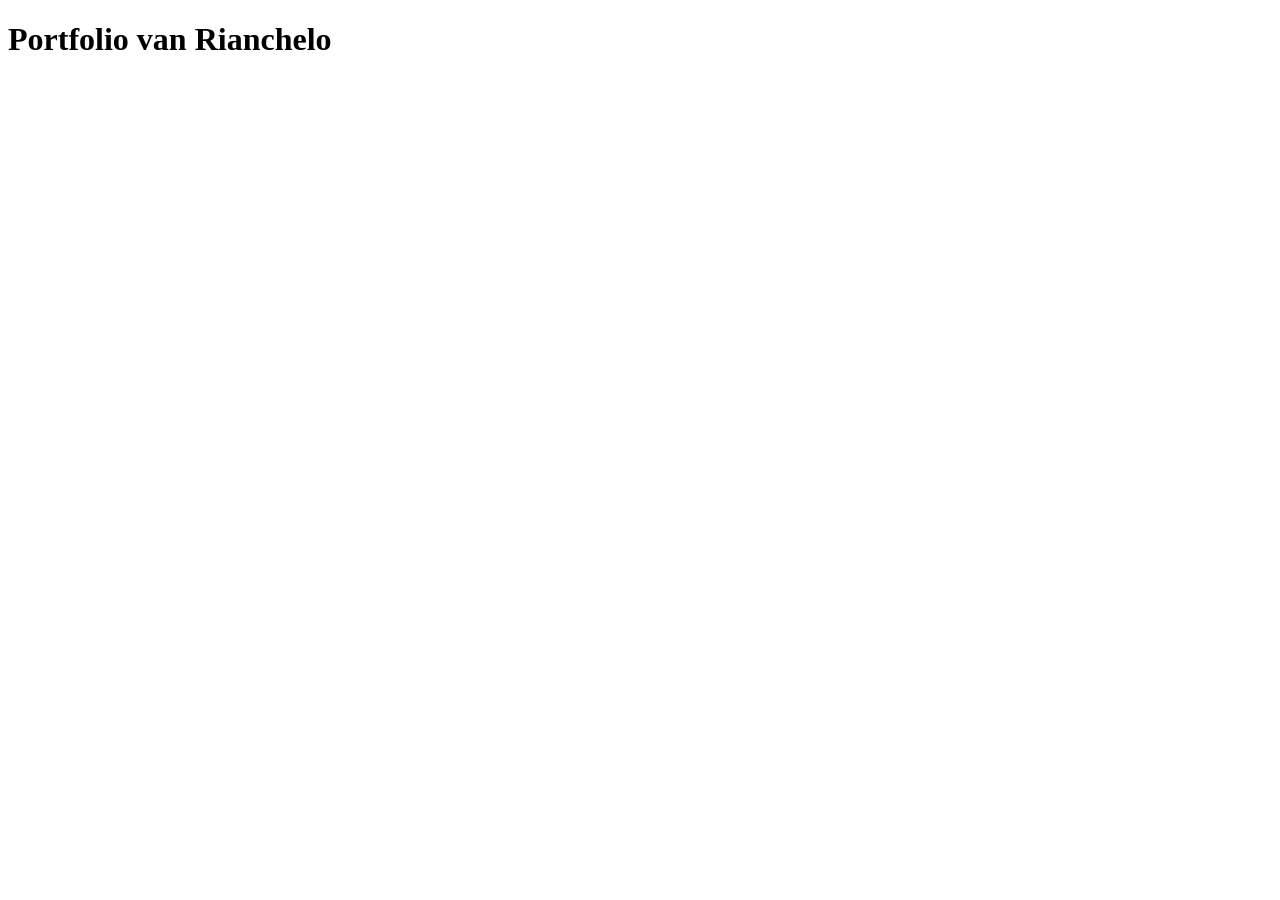
==== index.html @ 94249293 "Create index.html" ====
<!DOCTYPE html>
<html lang="en">
<head>
    <meta charset="UTF-8">
    <meta name="viewport" content="width=device-width, initial-scale=1.0">
    <title>Document</title>
    <script src="https://cdn.jsdelivr.net/npm/@popperjs/core@2.11.8/dist/umd/popper.min.js" integrity="sha384-I7E8VVD/ismYTF4hNIPjVp/Zjvgyol6VFvRkX/vR+Vc4jQkC+hVqc2pM8ODewa9r" crossorigin="anonymous"></script>
<script src="https://cdn.jsdelivr.net/npm/bootstrap@5.3.8/dist/js/bootstrap.min.js" integrity="sha384-G/EV+4j2dNv+tEPo3++6LCgdCROaejBqfUeNjuKAiuXbjrxilcCdDz6ZAVfHWe1Y" crossorigin="anonymous"></script>
</head>
<body>
    <h1>Portfolio van Rianchelo</h1>
    
</body>
</html>
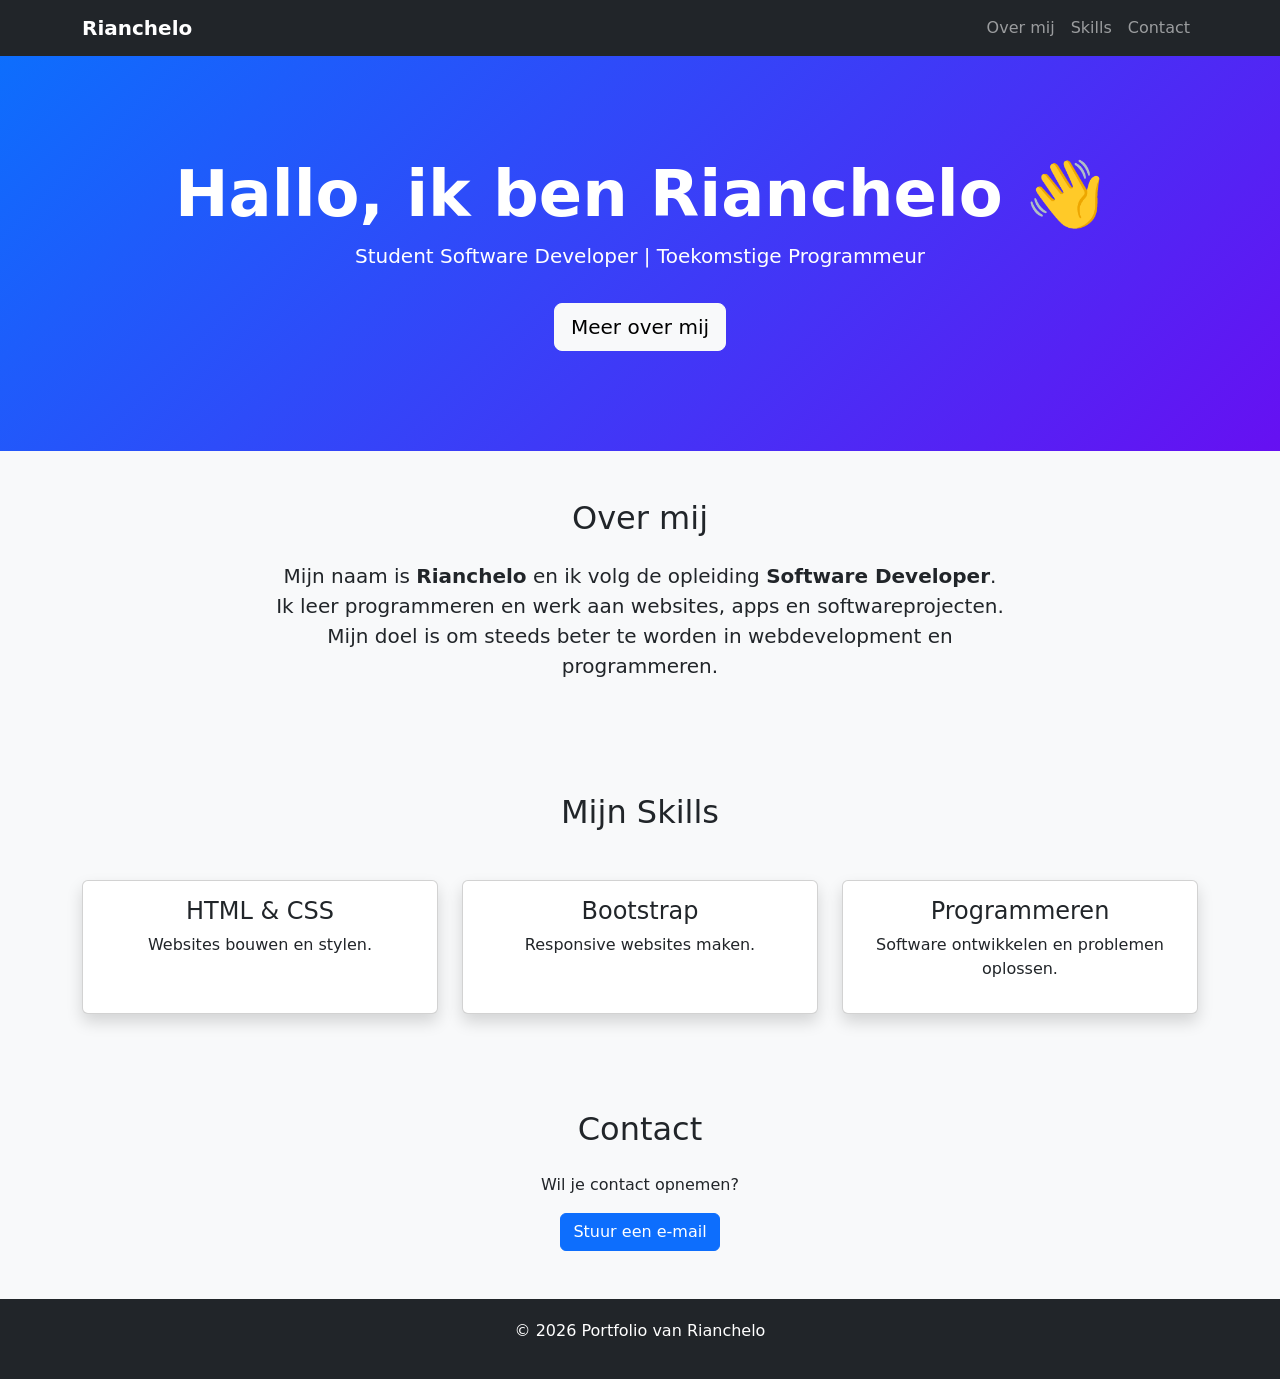
==== commit 8ce5cf34: "Update index.html" ====
--- a/index.html
+++ b/index.html
@@ -1,14 +1,145 @@
 <!DOCTYPE html>
-<html lang="en">
+<html lang="nl">
 <head>
     <meta charset="UTF-8">
     <meta name="viewport" content="width=device-width, initial-scale=1.0">
-    <title>Document</title>
-    <script src="https://cdn.jsdelivr.net/npm/@popperjs/core@2.11.8/dist/umd/popper.min.js" integrity="sha384-I7E8VVD/ismYTF4hNIPjVp/Zjvgyol6VFvRkX/vR+Vc4jQkC+hVqc2pM8ODewa9r" crossorigin="anonymous"></script>
-<script src="https://cdn.jsdelivr.net/npm/bootstrap@5.3.8/dist/js/bootstrap.min.js" integrity="sha384-G/EV+4j2dNv+tEPo3++6LCgdCROaejBqfUeNjuKAiuXbjrxilcCdDz6ZAVfHWe1Y" crossorigin="anonymous"></script>
+    <title>Portfolio | Rianchelo</title>
+
+    <!-- Bootstrap CSS -->
+    <link href="https://cdn.jsdelivr.net/npm/bootstrap@5.3.3/dist/css/bootstrap.min.css" rel="stylesheet">
+
+    <style>
+        body {
+            background-color: #f8f9fa;
+        }
+
+        .hero {
+            background: linear-gradient(135deg, #0d6efd, #6610f2);
+            color: white;
+            padding: 100px 0;
+        }
+
+        .card {
+            transition: transform 0.3s;
+        }
+
+        .card:hover {
+            transform: translateY(-5px);
+        }
+
+        footer {
+            background: #212529;
+            color: white;
+            padding: 20px;
+            text-align: center;
+        }
+    </style>
 </head>
 <body>
-    <h1>Portfolio van Rianchelo</h1>
-    
+
+    <!-- Navbar -->
+    <nav class="navbar navbar-expand-lg navbar-dark bg-dark">
+        <div class="container">
+            <a class="navbar-brand fw-bold" href="#">Rianchelo</a>
+
+            <button class="navbar-toggler" type="button" data-bs-toggle="collapse" data-bs-target="#menu">
+                <span class="navbar-toggler-icon"></span>
+            </button>
+
+            <div class="collapse navbar-collapse" id="menu">
+                <ul class="navbar-nav ms-auto">
+                    <li class="nav-item">
+                        <a class="nav-link" href="#over">Over mij</a>
+                    </li>
+                    <li class="nav-item">
+                        <a class="nav-link" href="#skills">Skills</a>
+                    </li>
+                    <li class="nav-item">
+                        <a class="nav-link" href="#contact">Contact</a>
+                    </li>
+                </ul>
+            </div>
+        </div>
+    </nav>
+
+    <!-- Hero Section -->
+    <section class="hero text-center">
+        <div class="container">
+            <h1 class="display-3 fw-bold">Hallo, ik ben Rianchelo 👋</h1>
+            <p class="lead">
+                Student Software Developer | Toekomstige Programmeur
+            </p>
+            <a href="#over" class="btn btn-light btn-lg mt-3">
+                Meer over mij
+            </a>
+        </div>
+    </section>
+
+    <!-- Over Mij -->
+    <section id="over" class="py-5">
+        <div class="container">
+            <h2 class="text-center mb-4">Over mij</h2>
+            <div class="row justify-content-center">
+                <div class="col-md-8 text-center">
+                    <p class="fs-5">
+                        Mijn naam is <strong>Rianchelo</strong> en ik volg de opleiding 
+                        <strong>Software Developer</strong>. Ik leer programmeren en werk 
+                        aan websites, apps en softwareprojecten. Mijn doel is om steeds 
+                        beter te worden in webdevelopment en programmeren.
+                    </p>
+                </div>
+            </div>
+        </div>
+    </section>
+
+    <!-- Skills -->
+    <section id="skills" class="py-5 bg-light">
+        <div class="container">
+            <h2 class="text-center mb-5">Mijn Skills</h2>
+
+            <div class="row g-4">
+                <div class="col-md-4">
+                    <div class="card shadow h-100 text-center p-3">
+                        <h4>HTML & CSS</h4>
+                        <p>Websites bouwen en stylen.</p>
+                    </div>
+                </div>
+
+                <div class="col-md-4">
+                    <div class="card shadow h-100 text-center p-3">
+                        <h4>Bootstrap</h4>
+                        <p>Responsive websites maken.</p>
+                    </div>
+                </div>
+
+                <div class="col-md-4">
+                    <div class="card shadow h-100 text-center p-3">
+                        <h4>Programmeren</h4>
+                        <p>Software ontwikkelen en problemen oplossen.</p>
+                    </div>
+                </div>
+            </div>
+        </div>
+    </section>
+
+    <!-- Contact -->
+    <section id="contact" class="py-5">
+        <div class="container text-center">
+            <h2 class="mb-4">Contact</h2>
+            <p>Wil je contact opnemen?</p>
+            <a href="mailto:rianchelo@email.com" class="btn btn-primary">
+                Stuur een e-mail
+            </a>
+        </div>
+    </section>
+
+    <!-- Footer -->
+    <footer>
+        <p>© 2026 Portfolio van Rianchelo</p>
+    </footer>
+
+    <!-- Bootstrap JS -->
+    <script src="https://cdn.jsdelivr.net/npm/bootstrap@5.3.3/dist/js/bootstrap.bundle.min.js"></script>
+
 </body>
 </html>
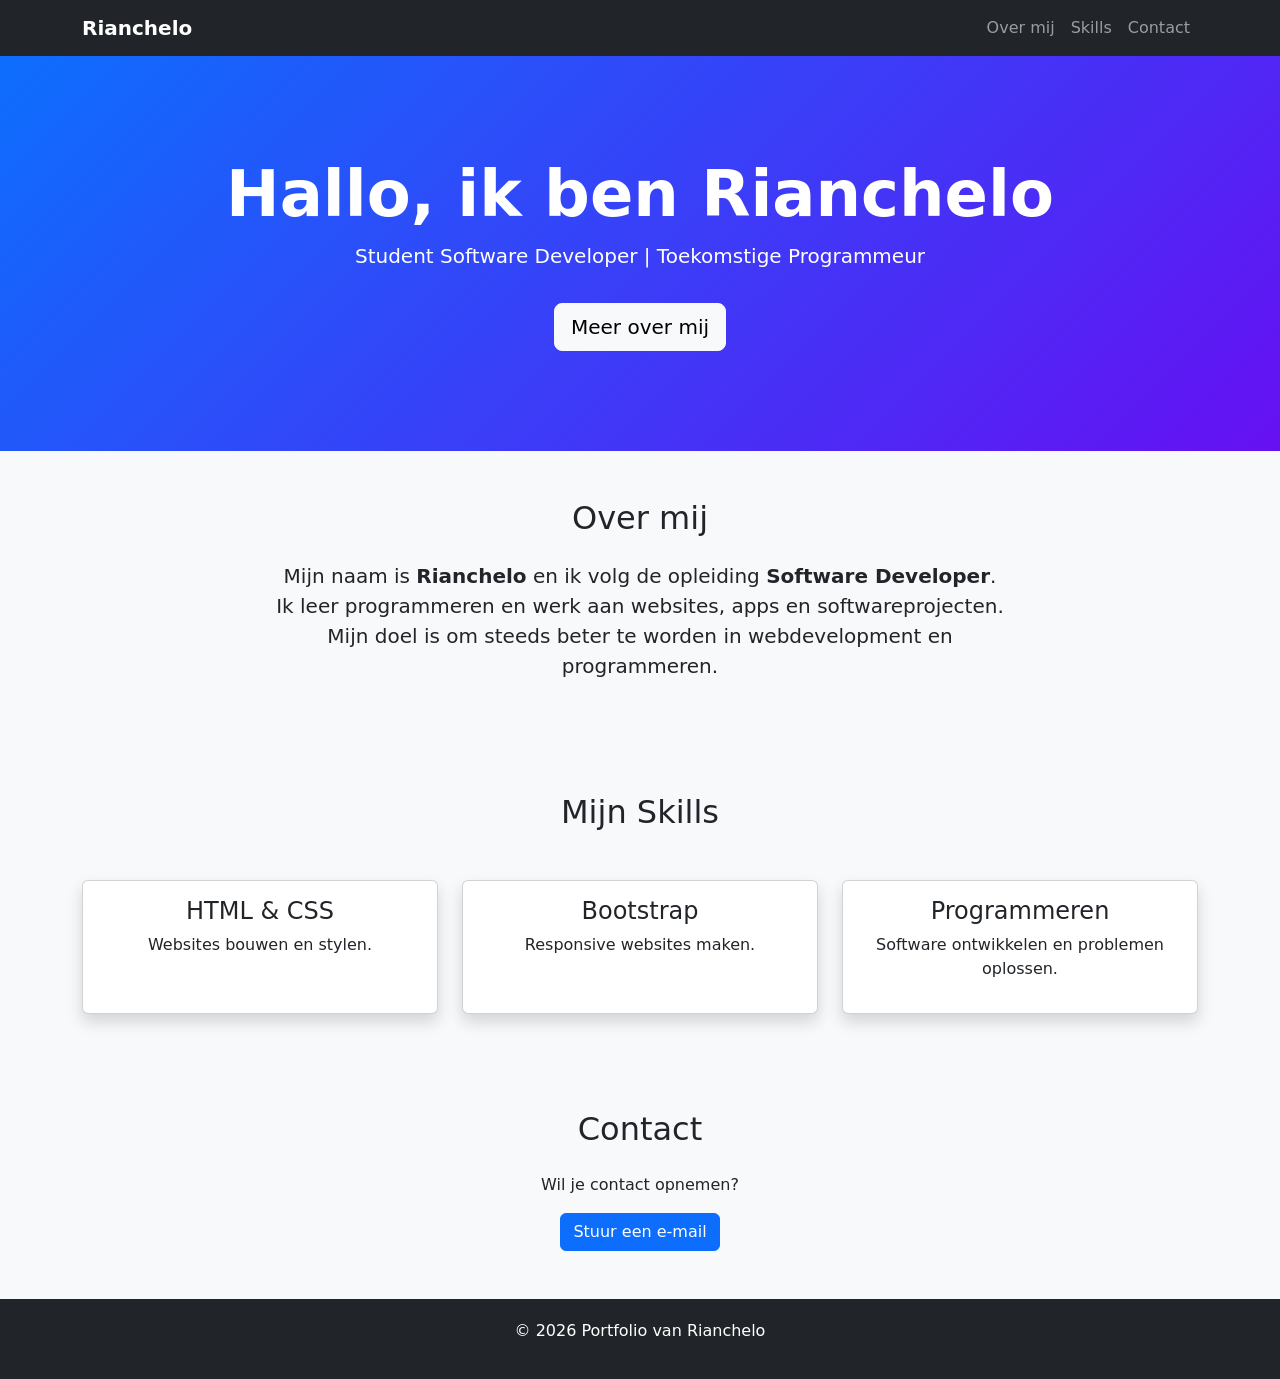
==== commit 0826f6f1: "Update index.html" ====
--- a/index.html
+++ b/index.html
@@ -5,7 +5,7 @@
     <meta name="viewport" content="width=device-width, initial-scale=1.0">
     <title>Portfolio | Rianchelo</title>
 
-    <!-- Bootstrap CSS -->
+   
     <link href="https://cdn.jsdelivr.net/npm/bootstrap@5.3.3/dist/css/bootstrap.min.css" rel="stylesheet">
 
     <style>
@@ -37,7 +37,7 @@
 </head>
 <body>
 
-    <!-- Navbar -->
+
     <nav class="navbar navbar-expand-lg navbar-dark bg-dark">
         <div class="container">
             <a class="navbar-brand fw-bold" href="#">Rianchelo</a>
@@ -65,7 +65,7 @@
     <!-- Hero Section -->
     <section class="hero text-center">
         <div class="container">
-            <h1 class="display-3 fw-bold">Hallo, ik ben Rianchelo 👋</h1>
+            <h1 class="display-3 fw-bold">Hallo, ik ben Rianchelo </h1>
             <p class="lead">
                 Student Software Developer | Toekomstige Programmeur
             </p>
@@ -138,7 +138,6 @@
         <p>© 2026 Portfolio van Rianchelo</p>
     </footer>
 
-    <!-- Bootstrap JS -->
     <script src="https://cdn.jsdelivr.net/npm/bootstrap@5.3.3/dist/js/bootstrap.bundle.min.js"></script>
 
 </body>
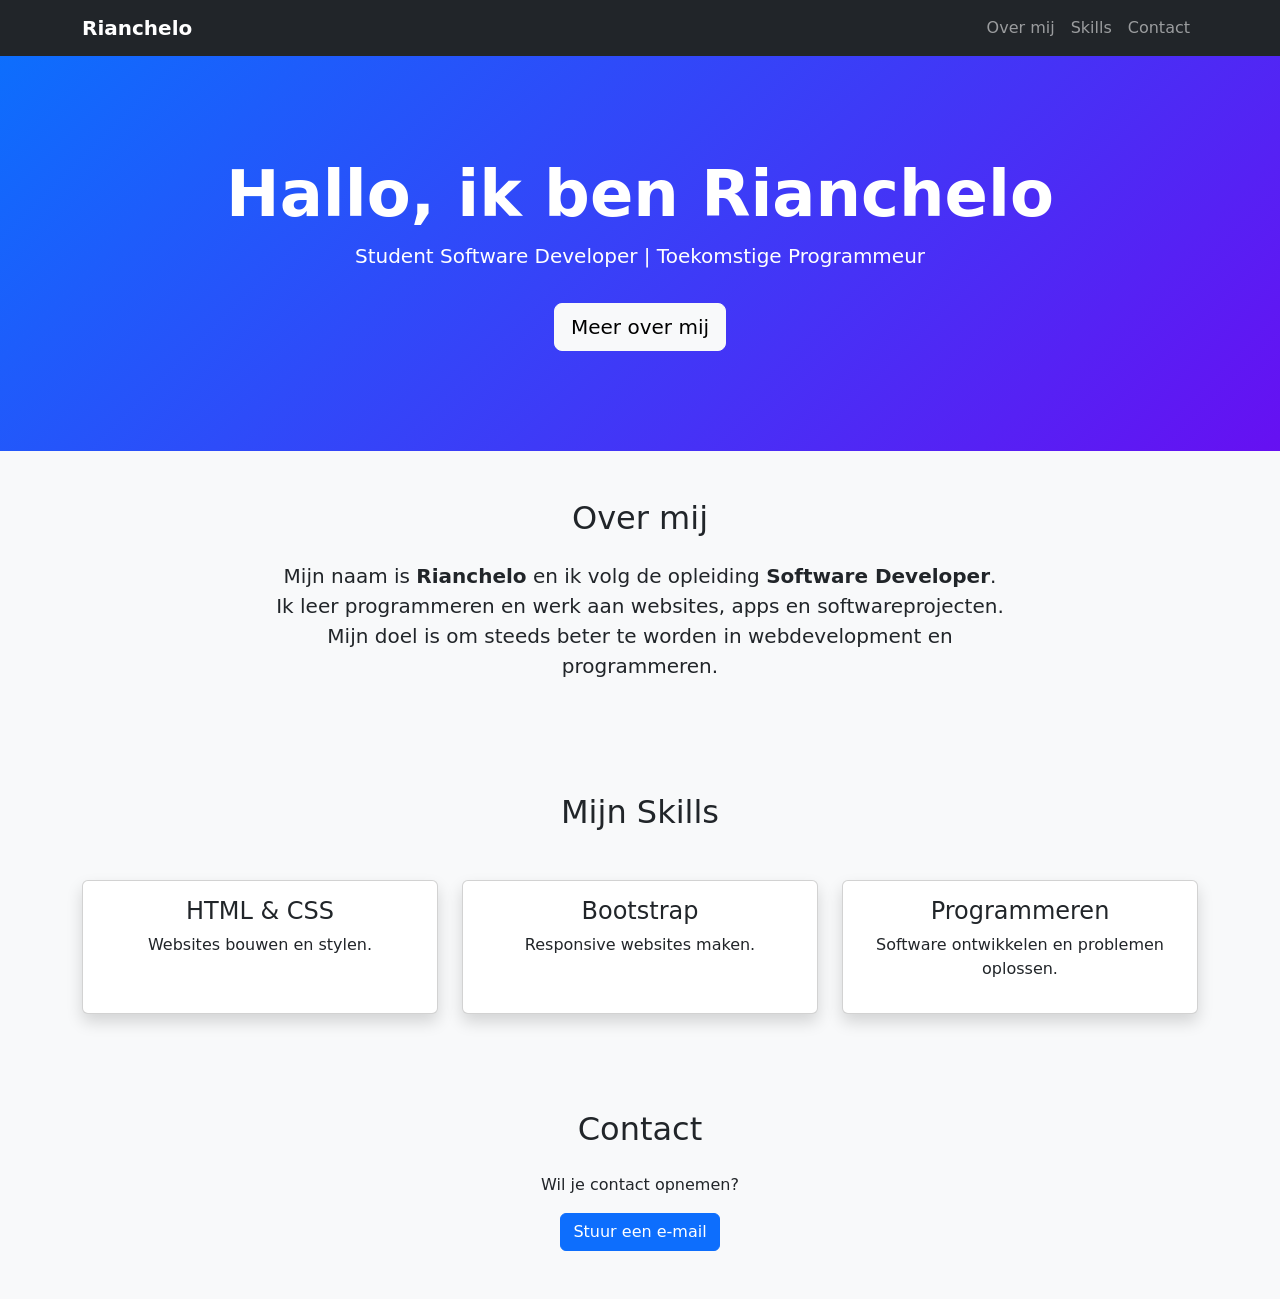
==== commit 4160ba45: "." ====
--- a/index.html
+++ b/index.html
@@ -62,7 +62,6 @@
         </div>
     </nav>
 
-    <!-- Hero Section -->
     <section class="hero text-center">
         <div class="container">
             <h1 class="display-3 fw-bold">Hallo, ik ben Rianchelo </h1>
@@ -74,8 +73,6 @@
             </a>
         </div>
     </section>
-
-    <!-- Over Mij -->
     <section id="over" class="py-5">
         <div class="container">
             <h2 class="text-center mb-4">Over mij</h2>
@@ -92,7 +89,6 @@
         </div>
     </section>
 
-    <!-- Skills -->
     <section id="skills" class="py-5 bg-light">
         <div class="container">
             <h2 class="text-center mb-5">Mijn Skills</h2>
@@ -122,7 +118,7 @@
         </div>
     </section>
 
-    <!-- Contact -->
+
     <section id="contact" class="py-5">
         <div class="container text-center">
             <h2 class="mb-4">Contact</h2>
@@ -133,11 +129,6 @@
         </div>
     </section>
 
-    <!-- Footer -->
-    <footer>
-        <p>© 2026 Portfolio van Rianchelo</p>
-    </footer>
-
     <script src="https://cdn.jsdelivr.net/npm/bootstrap@5.3.3/dist/js/bootstrap.bundle.min.js"></script>
 
 </body>
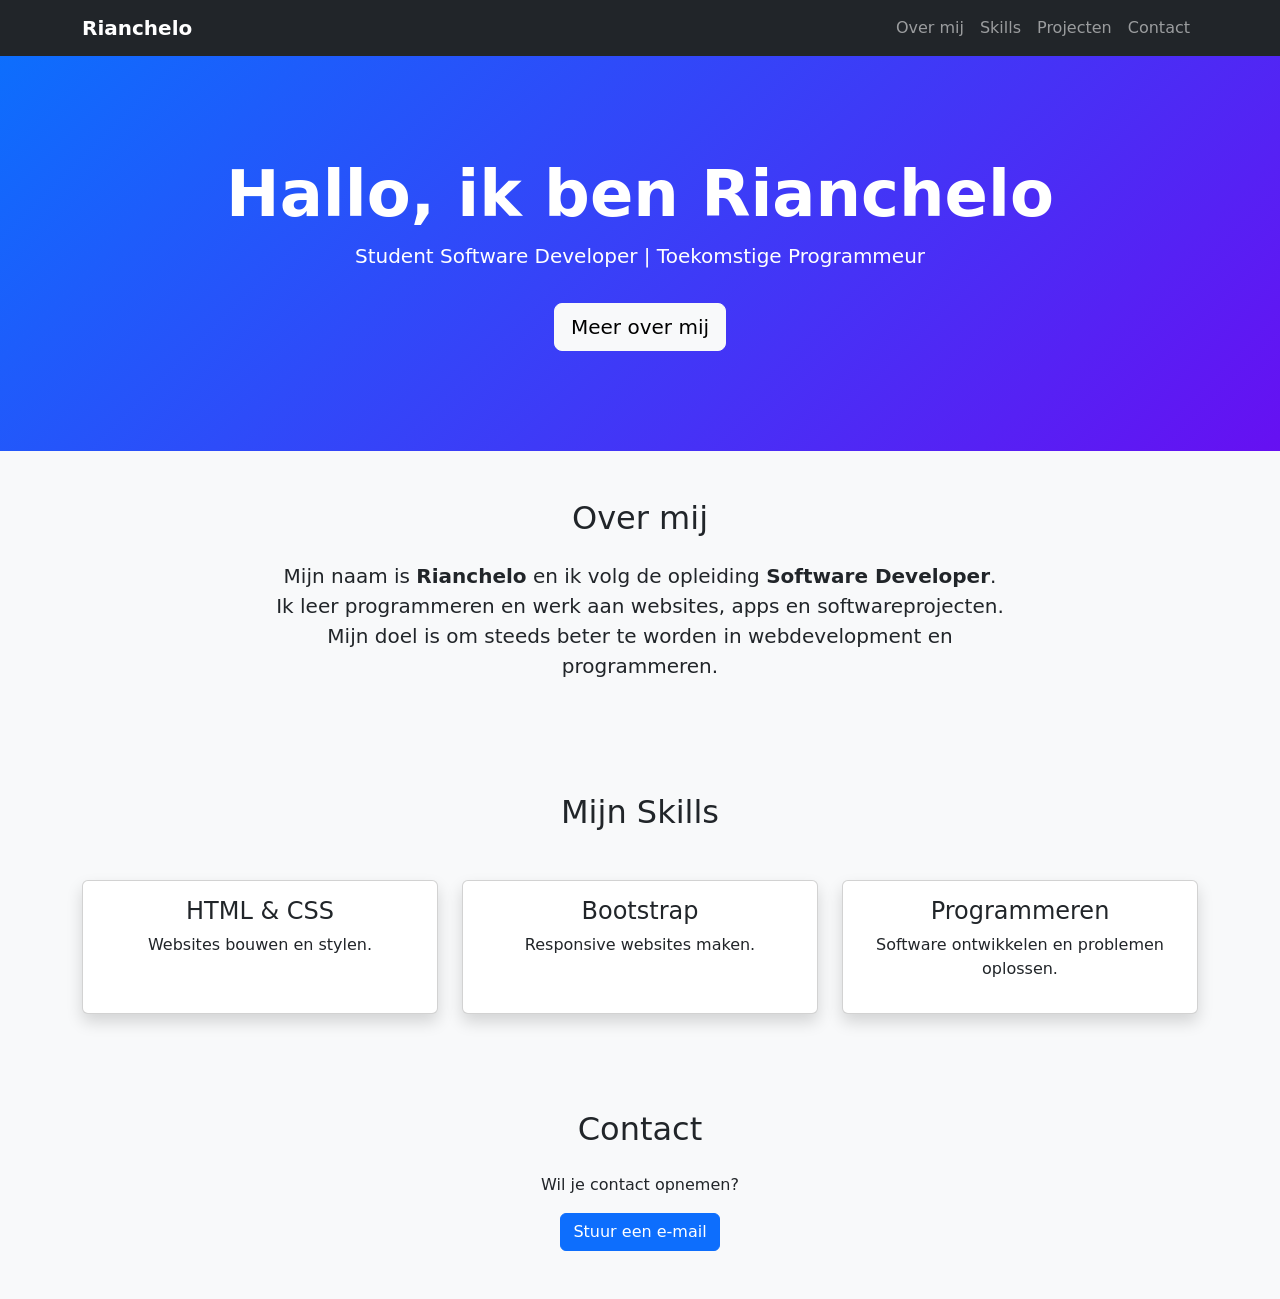
==== commit e0364d9f: "." ====
--- a/index.html
+++ b/index.html
@@ -53,6 +53,9 @@
                     </li>
                     <li class="nav-item">
                         <a class="nav-link" href="#skills">Skills</a>
+                    </li>
+                    <li class="nav-item">
+                        <a class="nav-link" href="project.html">Projecten</a>
                     </li>
                     <li class="nav-item">
                         <a class="nav-link" href="#contact">Contact</a>
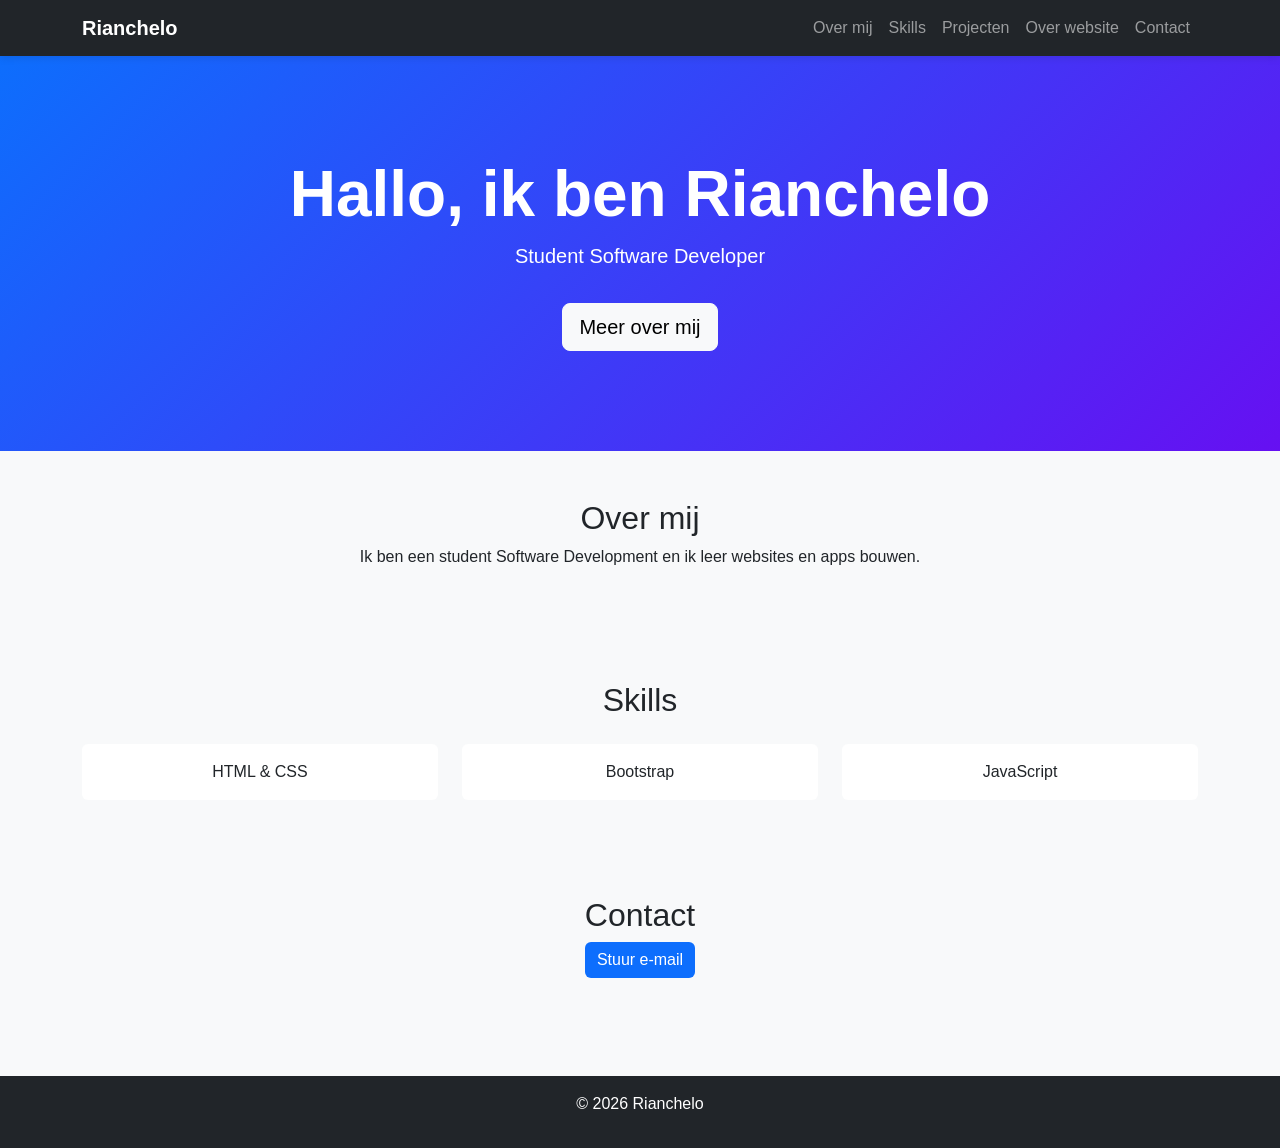
==== commit 33c73988: "ok" ====
--- a/index.html
+++ b/index.html
@@ -5,134 +5,85 @@
     <meta name="viewport" content="width=device-width, initial-scale=1.0">
     <title>Portfolio | Rianchelo</title>
 
-   
     <link href="https://cdn.jsdelivr.net/npm/bootstrap@5.3.3/dist/css/bootstrap.min.css" rel="stylesheet">
+    <link rel="stylesheet" href="style.css">
+</head>
 
-    <style>
-        body {
-            background-color: #f8f9fa;
-        }
-
-        .hero {
-            background: linear-gradient(135deg, #0d6efd, #6610f2);
-            color: white;
-            padding: 100px 0;
-        }
-
-        .card {
-            transition: transform 0.3s;
-        }
-
-        .card:hover {
-            transform: translateY(-5px);
-        }
-
-        footer {
-            background: #212529;
-            color: white;
-            padding: 20px;
-            text-align: center;
-        }
-    </style>
-</head>
 <body>
 
+<nav class="navbar navbar-expand-lg navbar-dark bg-dark">
+    <div class="container">
+        <a class="navbar-brand fw-bold" href="index.html">Rianchelo</a>
 
-    <nav class="navbar navbar-expand-lg navbar-dark bg-dark">
-        <div class="container">
-            <a class="navbar-brand fw-bold" href="#">Rianchelo</a>
+        <button class="navbar-toggler" type="button" data-bs-toggle="collapse" data-bs-target="#menu">
+            <span class="navbar-toggler-icon"></span>
+        </button>
 
-            <button class="navbar-toggler" type="button" data-bs-toggle="collapse" data-bs-target="#menu">
-                <span class="navbar-toggler-icon"></span>
-            </button>
+        <div class="collapse navbar-collapse" id="menu">
+            <ul class="navbar-nav ms-auto">
+                <li class="nav-item"><a class="nav-link" href="#over">Over mij</a></li>
+                <li class="nav-item"><a class="nav-link" href="#skills">Skills</a></li>
+                <li class="nav-item"><a class="nav-link" href="project.html">Projecten</a></li>
+                <li class="nav-item"><a class="nav-link" href="portfolio-website.html">Over website</a></li>
+                <li class="nav-item"><a class="nav-link" href="#contact">Contact</a></li>
+            </ul>
+        </div>
+    </div>
+</nav>
 
-            <div class="collapse navbar-collapse" id="menu">
-                <ul class="navbar-nav ms-auto">
-                    <li class="nav-item">
-                        <a class="nav-link" href="#over">Over mij</a>
-                    </li>
-                    <li class="nav-item">
-                        <a class="nav-link" href="#skills">Skills</a>
-                    </li>
-                    <li class="nav-item">
-                        <a class="nav-link" href="project.html">Projecten</a>
-                    </li>
-                    <li class="nav-item">
-                        <a class="nav-link" href="#contact">Contact</a>
-                    </li>
-                </ul>
+<section class="hero text-center">
+    <div class="container">
+        <h1 class="display-3 fw-bold">Hallo, ik ben Rianchelo</h1>
+        <p class="lead">Student Software Developer</p>
+        <a href="#over" class="btn btn-light btn-lg mt-3">Meer over mij</a>
+    </div>
+</section>
+
+<section id="over" class="py-5">
+    <div class="container text-center">
+        <h2>Over mij</h2>
+        <p>Ik ben een student Software Development en ik leer websites en apps bouwen.</p>
+    </div>
+</section>
+
+<section id="skills" class="py-5 bg-light">
+    <div class="container">
+        <h2 class="text-center mb-4">Skills</h2>
+
+        <div class="row g-4">
+            <div class="col-md-4">
+                <div class="card p-3 text-center">
+                    HTML & CSS
+                </div>
             </div>
-        </div>
-    </nav>
 
-    <section class="hero text-center">
-        <div class="container">
-            <h1 class="display-3 fw-bold">Hallo, ik ben Rianchelo </h1>
-            <p class="lead">
-                Student Software Developer | Toekomstige Programmeur
-            </p>
-            <a href="#over" class="btn btn-light btn-lg mt-3">
-                Meer over mij
-            </a>
-        </div>
-    </section>
-    <section id="over" class="py-5">
-        <div class="container">
-            <h2 class="text-center mb-4">Over mij</h2>
-            <div class="row justify-content-center">
-                <div class="col-md-8 text-center">
-                    <p class="fs-5">
-                        Mijn naam is <strong>Rianchelo</strong> en ik volg de opleiding 
-                        <strong>Software Developer</strong>. Ik leer programmeren en werk 
-                        aan websites, apps en softwareprojecten. Mijn doel is om steeds 
-                        beter te worden in webdevelopment en programmeren.
-                    </p>
+            <div class="col-md-4">
+                <div class="card p-3 text-center">
+                    Bootstrap
+                </div>
+            </div>
+
+            <div class="col-md-4">
+                <div class="card p-3 text-center">
+                    JavaScript
                 </div>
             </div>
         </div>
-    </section>
+    </div>
+</section>
 
-    <section id="skills" class="py-5 bg-light">
-        <div class="container">
-            <h2 class="text-center mb-5">Mijn Skills</h2>
+<section id="contact" class="py-5">
+    <div class="container text-center">
+        <h2>Contact</h2>
+        <a href="mailto:rianchelo@email.com" class="btn btn-primary">Stuur e-mail</a>
+    </div>
+</section>
 
-            <div class="row g-4">
-                <div class="col-md-4">
-                    <div class="card shadow h-100 text-center p-3">
-                        <h4>HTML & CSS</h4>
-                        <p>Websites bouwen en stylen.</p>
-                    </div>
-                </div>
-
-                <div class="col-md-4">
-                    <div class="card shadow h-100 text-center p-3">
-                        <h4>Bootstrap</h4>
-                        <p>Responsive websites maken.</p>
-                    </div>
-                </div>
-
-                <div class="col-md-4">
-                    <div class="card shadow h-100 text-center p-3">
-                        <h4>Programmeren</h4>
-                        <p>Software ontwikkelen en problemen oplossen.</p>
-                    </div>
-                </div>
-            </div>
-        </div>
-    </section>
-
-
-    <section id="contact" class="py-5">
-        <div class="container text-center">
-            <h2 class="mb-4">Contact</h2>
-            <p>Wil je contact opnemen?</p>
-            <a href="mailto:rianchelo@email.com" class="btn btn-primary">
-                Stuur een e-mail
-            </a>
-        </div>
-    </section>
-
-    <script src="https://cdn.jsdelivr.net/npm/bootstrap@5.3.3/dist/js/bootstrap.bundle.min.js"></script>
-
+<footer class="bg-dark text-white text-center p-3">
+    <p>&copy; 2026 Rianchelo</p>
+</footer>
+    
+<script src="https://cdn.jsdelivr.net/npm/bootstrap@5.3.3/dist/js/bootstrap.bundle.min.js"></script>
+<link rel="stylesheet" href="style.css">
 </body>
 </html>
--- a/style.css
+++ b/style.css
@@ -0,0 +1,43 @@
+body {
+    background-color: #f8f9fa;
+    font-family: Arial, sans-serif;
+}
+
+.navbar {
+    box-shadow: 0 2px 8px rgba(0,0,0,0.1);
+}
+
+.hero {
+    background: linear-gradient(135deg, #0d6efd, #6610f2);
+    color: white;
+    padding: 100px 0;
+}
+
+
+.card {
+    transition: transform 0.3s ease, box-shadow 0.3s ease;
+    border: none;
+}
+
+.card:hover {
+    transform: translateY(-5px);
+    box-shadow: 0 10px 20px rgba(0,0,0,0.1);
+}
+
+
+.btn-primary {
+    background-color: #0d6efd;
+    border: none;
+}
+
+.btn-primary:hover {
+    background-color: #0b5ed7;
+}
+
+footer {
+    background: #212529;
+    color: white;
+    text-align: center;
+    padding: 20px;
+    margin-top: 50px;
+}
--- a/style.css
+++ b/style.css
@@ -0,0 +1,43 @@
+body {
+    background-color: #f8f9fa;
+    font-family: Arial, sans-serif;
+}
+
+.navbar {
+    box-shadow: 0 2px 8px rgba(0,0,0,0.1);
+}
+
+.hero {
+    background: linear-gradient(135deg, #0d6efd, #6610f2);
+    color: white;
+    padding: 100px 0;
+}
+
+
+.card {
+    transition: transform 0.3s ease, box-shadow 0.3s ease;
+    border: none;
+}
+
+.card:hover {
+    transform: translateY(-5px);
+    box-shadow: 0 10px 20px rgba(0,0,0,0.1);
+}
+
+
+.btn-primary {
+    background-color: #0d6efd;
+    border: none;
+}
+
+.btn-primary:hover {
+    background-color: #0b5ed7;
+}
+
+footer {
+    background: #212529;
+    color: white;
+    text-align: center;
+    padding: 20px;
+    margin-top: 50px;
+}
